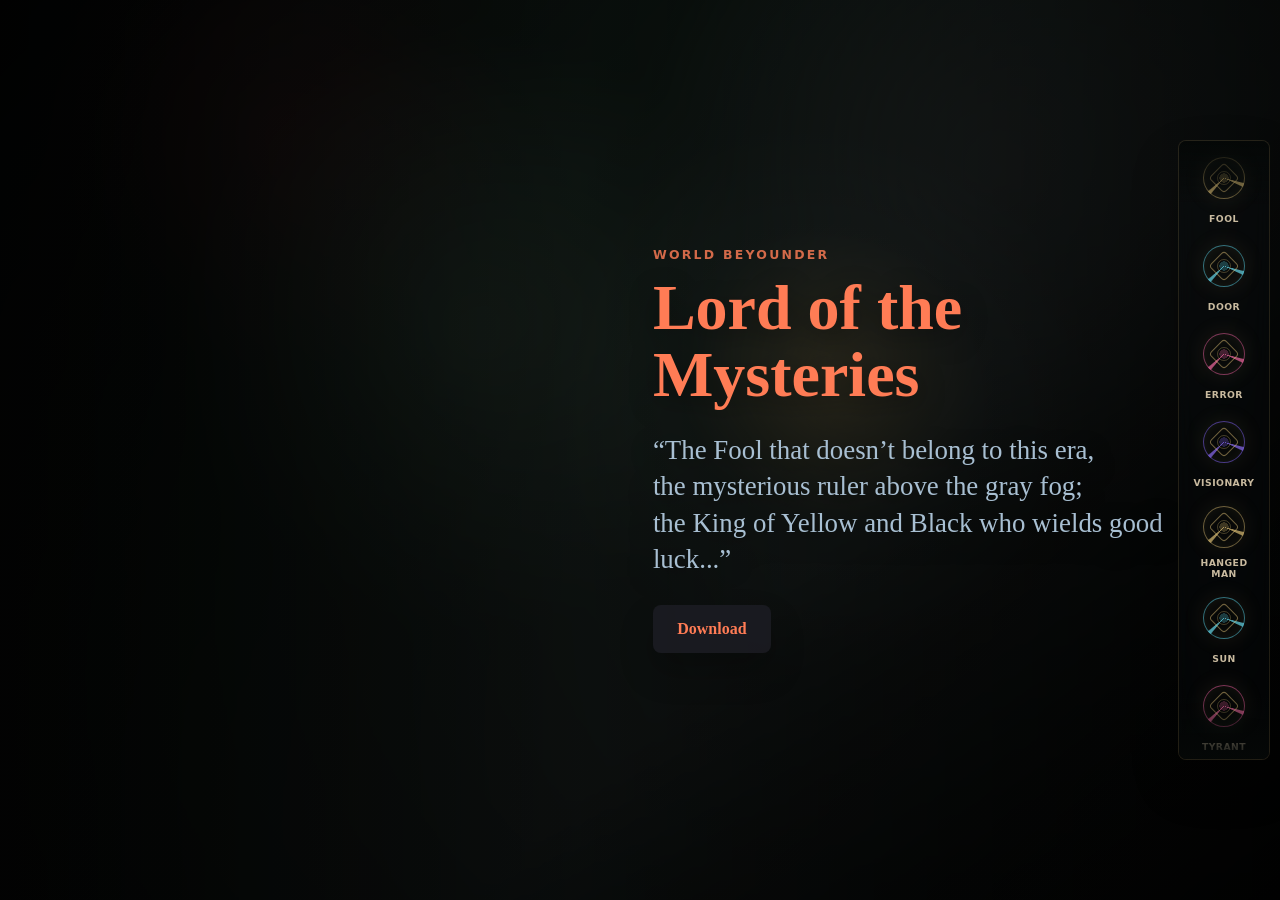
==== index.html @ 71197aa2 "Initial static ebook site" ====
<!doctype html>
<html lang="id">
  <head>
    <meta charset="UTF-8" />
    <meta name="viewport" content="width=device-width, initial-scale=1.0" />
    <title>World Beyounder</title>
    <link rel="stylesheet" href="styles.css" />
  </head>
  <body class="home-body">
    <main class="hero" aria-label="World Beyounder">
      <section class="card-showcase" aria-label="Showcase 22 kartu Beyounder">
        <div class="card-slider">
          <article class="beyonder-card card-01">
            <img src="assets/tc/0%20Fool.png" alt="Fool pathway card" />
          </article>
          <article class="beyonder-card card-02">
            <img src="assets/tc/1%20Door.png" alt="Door pathway card" />
          </article>
          <article class="beyonder-card card-03">
            <img src="assets/tc/2%20Error.png" alt="Error pathway card" />
          </article>
          <article class="beyonder-card card-04">
            <img src="assets/tc/3%20Mother.png" alt="Mother pathway card" />
          </article>
          <article class="beyonder-card card-05">
            <img src="assets/tc/4%20Black%20Emperor.png" alt="Black Emperor pathway card" />
          </article>
          <article class="beyonder-card card-06">
            <img src="assets/tc/5%20Visionary.png" alt="Visionary pathway card" />
          </article>
          <article class="beyonder-card card-07">
            <img src="assets/tc/6%20Demoness.png" alt="Demoness pathway card" />
          </article>
          <article class="beyonder-card card-08">
            <img src="assets/tc/7%20Red%20Priest.png" alt="Red Priest pathway card" />
          </article>
          <article class="beyonder-card card-09">
            <img src="assets/tc/8%20Twilight%20Giant.png" alt="Twilight Giant pathway card" />
          </article>
          <article class="beyonder-card card-10">
            <img src="assets/tc/9%20Hermit.png" alt="Hermit pathway card" />
          </article>
          <article class="beyonder-card card-11">
            <img src="assets/tc/10%20Wheel%20Of%20Fortune.png" alt="Wheel of Fortune pathway card" />
          </article>
          <article class="beyonder-card card-12">
            <img src="assets/tc/11%20Justiciar.png" alt="Justiciar pathway card" />
          </article>
          <article class="beyonder-card card-13">
            <img src="assets/tc/12%20Hanged%20Man.png" alt="Hanged Man pathway card" />
          </article>
          <article class="beyonder-card card-14">
            <img src="assets/tc/13%20Death.png" alt="Death pathway card" />
          </article>
          <article class="beyonder-card card-15">
            <img src="assets/tc/14%20Chained.png" alt="Chained pathway card" />
          </article>
          <article class="beyonder-card card-16">
            <img src="assets/tc/15%20Abyss.png" alt="Abyss pathway card" />
          </article>
          <article class="beyonder-card card-17">
            <img src="assets/tc/16%20Tyrant.png" alt="Tyrant pathway card" />
          </article>
          <article class="beyonder-card card-18">
            <img src="assets/tc/17%20Darkness.png" alt="Darkness pathway card" />
          </article>
          <article class="beyonder-card card-19">
            <img src="assets/tc/18%20Moon.png" alt="Moon pathway card" />
          </article>
          <article class="beyonder-card card-20">
            <img src="assets/tc/19%20Sun.png" alt="Sun pathway card" />
          </article>
          <article class="beyonder-card card-21">
            <img src="assets/tc/20%20White%20Tower.png" alt="White Tower pathway card" />
          </article>
          <article class="beyonder-card card-22">
            <img src="assets/tc/21%20Paragon.png" alt="Paragon pathway card" />
          </article>
        </div>
      </section>

      <section class="hero-copy">
        <p class="eyebrow">World Beyounder</p>
        <h1>Lord of the Mysteries</h1>
        <p class="quote">
          “The Fool that doesn’t belong to this era,<br />
          the mysterious ruler above the gray fog;<br />
          the King of Yellow and Black who wields good luck...”
        </p>
        <div class="hero-actions">
          <a class="primary-action" href="download.html">
            Download
          </a>
        </div>
      </section>

      <aside class="pathway-rail" aria-label="22 Pathways Lord of the Mysteries">
        <div class="pathway-track">
          <span class="pathway-symbol"><i></i><b>Fool</b></span>
          <span class="pathway-symbol"><i></i><b>Door</b></span>
          <span class="pathway-symbol"><i></i><b>Error</b></span>
          <span class="pathway-symbol"><i></i><b>Visionary</b></span>
          <span class="pathway-symbol"><i></i><b>Hanged Man</b></span>
          <span class="pathway-symbol"><i></i><b>Sun</b></span>
          <span class="pathway-symbol"><i></i><b>Tyrant</b></span>
          <span class="pathway-symbol"><i></i><b>White Tower</b></span>
          <span class="pathway-symbol"><i></i><b>Red Priest</b></span>
          <span class="pathway-symbol"><i></i><b>Demoness</b></span>
          <span class="pathway-symbol"><i></i><b>Twilight Giant</b></span>
          <span class="pathway-symbol"><i></i><b>Darkness</b></span>
          <span class="pathway-symbol"><i></i><b>Death</b></span>
          <span class="pathway-symbol"><i></i><b>Hermit</b></span>
          <span class="pathway-symbol"><i></i><b>Paragon</b></span>
          <span class="pathway-symbol"><i></i><b>Mother</b></span>
          <span class="pathway-symbol"><i></i><b>Moon</b></span>
          <span class="pathway-symbol"><i></i><b>Abyss</b></span>
          <span class="pathway-symbol"><i></i><b>Chained</b></span>
          <span class="pathway-symbol"><i></i><b>Black Emperor</b></span>
          <span class="pathway-symbol"><i></i><b>Justiciar</b></span>
          <span class="pathway-symbol"><i></i><b>Wheel of Fortune</b></span>
          <span class="pathway-symbol"><i></i><b>Fool</b></span>
          <span class="pathway-symbol"><i></i><b>Door</b></span>
          <span class="pathway-symbol"><i></i><b>Error</b></span>
          <span class="pathway-symbol"><i></i><b>Visionary</b></span>
          <span class="pathway-symbol"><i></i><b>Hanged Man</b></span>
          <span class="pathway-symbol"><i></i><b>Sun</b></span>
          <span class="pathway-symbol"><i></i><b>Tyrant</b></span>
          <span class="pathway-symbol"><i></i><b>White Tower</b></span>
          <span class="pathway-symbol"><i></i><b>Red Priest</b></span>
          <span class="pathway-symbol"><i></i><b>Demoness</b></span>
          <span class="pathway-symbol"><i></i><b>Twilight Giant</b></span>
          <span class="pathway-symbol"><i></i><b>Darkness</b></span>
          <span class="pathway-symbol"><i></i><b>Death</b></span>
          <span class="pathway-symbol"><i></i><b>Hermit</b></span>
          <span class="pathway-symbol"><i></i><b>Paragon</b></span>
          <span class="pathway-symbol"><i></i><b>Mother</b></span>
          <span class="pathway-symbol"><i></i><b>Moon</b></span>
          <span class="pathway-symbol"><i></i><b>Abyss</b></span>
          <span class="pathway-symbol"><i></i><b>Chained</b></span>
          <span class="pathway-symbol"><i></i><b>Black Emperor</b></span>
          <span class="pathway-symbol"><i></i><b>Justiciar</b></span>
          <span class="pathway-symbol"><i></i><b>Wheel of Fortune</b></span>
        </div>
      </aside>
    </main>
  </body>
</html>
---- styles.css ----
:root {
  color-scheme: dark;
  --bg: #050807;
  --ink: #f5e3c2;
  --muted: #a8bfd2;
  --orange: #ff7c55;
  --pink: #ff6cab;
  --panel: rgba(28, 28, 36, 0.86);
  --gold: #d7ba72;
}

* {
  box-sizing: border-box;
}

html,
body {
  min-height: 100%;
}

body {
  margin: 0;
  overflow-x: hidden;
  background: var(--bg);
  color: var(--ink);
  font-family:
    Inter, ui-sans-serif, system-ui, -apple-system, BlinkMacSystemFont, "Segoe UI",
    sans-serif;
}

body.home-body {
  overflow: hidden;
}

body::before {
  position: fixed;
  inset: -24px;
  z-index: -2;
  content: "";
  background:
    linear-gradient(rgba(0, 0, 0, 0.18), rgba(0, 0, 0, 0.66)),
    radial-gradient(circle at 64% 43%, rgba(204, 168, 84, 0.38), transparent 9rem),
    radial-gradient(circle at 38% 38%, rgba(70, 95, 80, 0.4), transparent 18rem),
    radial-gradient(circle at 75% 22%, rgba(78, 87, 89, 0.5), transparent 21rem),
    radial-gradient(circle at 24% 18%, rgba(94, 32, 38, 0.32), transparent 14rem),
    linear-gradient(135deg, #020303 0%, #12201a 38%, #263230 62%, #050604 100%);
  filter: blur(10px) saturate(0.85);
  transform: scale(1.04);
}

body::after {
  position: fixed;
  inset: 0;
  z-index: -1;
  pointer-events: none;
  content: "";
  background:
    radial-gradient(circle at 64% 44%, transparent 0 9rem, rgba(0, 0, 0, 0.18) 17rem),
    linear-gradient(90deg, rgba(0, 0, 0, 0.78), rgba(0, 0, 0, 0.18) 45%, rgba(0, 0, 0, 0.72));
}

a {
  color: inherit;
  text-decoration: none;
}

.hero {
  position: relative;
  display: grid;
  grid-template-columns: minmax(360px, 0.92fr) minmax(420px, 1fr);
  align-items: center;
  gap: 72px;
  width: min(1180px, calc(100% - 88px));
  min-height: 100vh;
  margin: 0 auto;
  padding: 48px 0;
}

.card-showcase {
  display: grid;
  min-height: 620px;
  place-items: center;
  transform: translateX(-56px);
}

.card-slider {
  position: relative;
  width: min(320px, 64vw);
  aspect-ratio: 0.62;
  filter: drop-shadow(0 30px 42px rgba(0, 0, 0, 0.5));
  transform-origin: center;
  transition:
    filter 180ms ease,
    transform 180ms ease;
}

.beyonder-card {
  position: absolute;
  inset: 0;
  overflow: hidden;
  border: 1px solid rgba(247, 226, 178, 0.36);
  border-radius: 10px;
  opacity: 0;
  transform: translateX(70px) scale(0.94) rotateY(-18deg);
  animation: cardCycle 66s infinite ease-in-out;
  background: #17120e;
}

.card-slider:hover {
  filter: drop-shadow(0 38px 54px rgba(0, 0, 0, 0.62)) saturate(1.08) brightness(1.04);
  transform: scale(1.07) rotateY(-5deg) rotateZ(1deg);
}

.card-slider:hover .beyonder-card {
  animation-play-state: paused;
}

.beyonder-card img {
  display: block;
  width: 100%;
  height: 100%;
  object-fit: cover;
}

.card-01 { animation-delay: 0s; }
.card-02 { animation-delay: -63s; }
.card-03 { animation-delay: -60s; }
.card-04 { animation-delay: -57s; }
.card-05 { animation-delay: -54s; }
.card-06 { animation-delay: -51s; }
.card-07 { animation-delay: -48s; }
.card-08 { animation-delay: -45s; }
.card-09 { animation-delay: -42s; }
.card-10 { animation-delay: -39s; }
.card-11 { animation-delay: -36s; }
.card-12 { animation-delay: -33s; }
.card-13 { animation-delay: -30s; }
.card-14 { animation-delay: -27s; }
.card-15 { animation-delay: -24s; }
.card-16 { animation-delay: -21s; }
.card-17 { animation-delay: -18s; }
.card-18 { animation-delay: -15s; }
.card-19 { animation-delay: -12s; }
.card-20 { animation-delay: -9s; }
.card-21 { animation-delay: -6s; }
.card-22 { animation-delay: -3s; }

@keyframes cardCycle {
  0%,
  3.4% {
    opacity: 0;
    transform: translateX(82px) scale(0.94) rotateY(-22deg);
  }

  4.8%,
  8.2% {
    opacity: 1;
    transform: translateX(0) scale(1) rotateY(0);
  }

  9.6%,
  100% {
    opacity: 0;
    transform: translateX(-82px) scale(0.94) rotateY(18deg);
  }
}

.hero-copy {
  max-width: 560px;
}

.eyebrow {
  margin: 0 0 12px;
  color: rgba(255, 124, 85, 0.82);
  font-size: 0.78rem;
  font-weight: 800;
  letter-spacing: 0.18em;
  text-transform: uppercase;
}

h1 {
  margin: 0;
  color: var(--orange);
  font-family: Georgia, "Times New Roman", serif;
  font-size: clamp(2.5rem, 5vw, 4.2rem);
  line-height: 1.05;
  letter-spacing: 0;
  text-shadow: 0 8px 28px rgba(0, 0, 0, 0.46);
}

.quote {
  margin: 24px 0 28px;
  color: var(--muted);
  font-family: Georgia, "Times New Roman", serif;
  font-size: clamp(1.18rem, 2.1vw, 1.7rem);
  line-height: 1.35;
  text-shadow: 0 8px 24px rgba(0, 0, 0, 0.56);
}

.hero-actions {
  display: flex;
  flex-wrap: wrap;
  gap: 16px;
}

.primary-action,
.secondary-action {
  display: inline-flex;
  align-items: center;
  justify-content: center;
  border: 0;
  border-radius: 8px;
  background: var(--panel);
  box-shadow: 0 18px 34px rgba(0, 0, 0, 0.24);
  font-weight: 800;
  transition:
    transform 160ms ease,
    background 160ms ease,
    color 160ms ease;
}

.primary-action,
.secondary-action {
  min-width: 118px;
  min-height: 48px;
  padding: 0 22px;
  font-family: Georgia, "Times New Roman", serif;
}

.primary-action {
  color: var(--orange);
}

.secondary-action {
  color: var(--pink);
}

.primary-action:hover,
.secondary-action:hover {
  transform: translateY(-2px);
  background: rgba(37, 36, 48, 0.94);
}

.pathway-rail {
  position: fixed;
  right: 10px;
  top: 50%;
  z-index: 2;
  width: 92px;
  height: min(72vh, 620px);
  overflow: hidden;
  border: 1px solid rgba(215, 186, 114, 0.14);
  border-radius: 8px;
  background: rgba(12, 15, 20, 0.24);
  box-shadow: 0 22px 48px rgba(0, 0, 0, 0.24);
  transform: translateY(-50%);
  backdrop-filter: blur(10px);
}

.pathway-rail::before,
.pathway-rail::after {
  position: absolute;
  left: 0;
  right: 0;
  z-index: 2;
  height: 64px;
  pointer-events: none;
  content: "";
}

.pathway-rail::before {
  top: 0;
  background: linear-gradient(to bottom, rgba(5, 8, 7, 0.94), transparent);
}

.pathway-rail::after {
  bottom: 0;
  background: linear-gradient(to top, rgba(5, 8, 7, 0.94), transparent);
}

.pathway-track {
  display: grid;
  gap: 12px;
  padding: 12px 10px;
  animation: pathwayScroll 44s linear infinite;
}

.pathway-symbol {
  display: grid;
  gap: 7px;
  place-items: center;
  min-height: 76px;
  color: rgba(245, 227, 194, 0.82);
}

.pathway-symbol i {
  position: relative;
  display: block;
  width: 42px;
  height: 42px;
  border: 1px solid rgba(215, 186, 114, 0.5);
  border-radius: 50%;
  background:
    radial-gradient(circle, rgba(215, 186, 114, 0.28) 0 16%, transparent 17%),
    conic-gradient(from 45deg, transparent 0 16%, rgba(215, 186, 114, 0.72) 17% 19%, transparent 20% 48%, rgba(215, 186, 114, 0.72) 49% 51%, transparent 52%);
  box-shadow:
    inset 0 0 18px rgba(215, 186, 114, 0.09),
    0 0 22px rgba(215, 186, 114, 0.1);
}

.pathway-symbol i::before,
.pathway-symbol i::after {
  position: absolute;
  inset: 9px;
  border: 1px solid rgba(215, 186, 114, 0.5);
  content: "";
}

.pathway-symbol i::before {
  border-radius: 4px;
  transform: rotate(45deg);
}

.pathway-symbol i::after {
  border-radius: 50%;
  transform: scale(0.62);
}

.pathway-symbol b {
  max-width: 74px;
  font-size: 0.58rem;
  font-weight: 800;
  letter-spacing: 0.05em;
  line-height: 1.15;
  text-align: center;
  text-transform: uppercase;
}

.pathway-symbol:nth-child(4n + 2) i {
  border-color: rgba(98, 217, 238, 0.5);
  background:
    radial-gradient(circle, rgba(98, 217, 238, 0.26) 0 16%, transparent 17%),
    conic-gradient(from 45deg, transparent 0 16%, rgba(98, 217, 238, 0.7) 17% 19%, transparent 20% 48%, rgba(98, 217, 238, 0.7) 49% 51%, transparent 52%);
}

.pathway-symbol:nth-child(4n + 3) i {
  border-color: rgba(255, 108, 171, 0.48);
  background:
    radial-gradient(circle, rgba(255, 108, 171, 0.25) 0 16%, transparent 17%),
    conic-gradient(from 45deg, transparent 0 16%, rgba(255, 108, 171, 0.66) 17% 19%, transparent 20% 48%, rgba(255, 108, 171, 0.66) 49% 51%, transparent 52%);
}

.pathway-symbol:nth-child(4n + 4) i {
  border-color: rgba(140, 108, 255, 0.5);
  background:
    radial-gradient(circle, rgba(140, 108, 255, 0.25) 0 16%, transparent 17%),
    conic-gradient(from 45deg, transparent 0 16%, rgba(140, 108, 255, 0.68) 17% 19%, transparent 20% 48%, rgba(140, 108, 255, 0.68) 49% 51%, transparent 52%);
}

.choice-page {
  min-height: 100vh;
  padding: 42px;
}

.back-link {
  position: fixed;
  left: 28px;
  top: 24px;
  z-index: 3;
  display: inline-flex;
  align-items: center;
  justify-content: center;
  min-height: 42px;
  padding: 0 16px;
  border-radius: 8px;
  background: var(--panel);
  color: var(--orange);
  font-family: Georgia, "Times New Roman", serif;
  font-weight: 800;
  box-shadow: 0 18px 34px rgba(0, 0, 0, 0.24);
}

.choice-shell {
  display: grid;
  align-content: center;
  width: min(980px, 100%);
  min-height: calc(100vh - 84px);
  margin: 0 auto;
}

.choice-shell h1 {
  max-width: 760px;
}

.choice-copy {
  max-width: 620px;
  margin: 22px 0 30px;
  color: var(--muted);
  font-family: Georgia, "Times New Roman", serif;
  font-size: clamp(1.12rem, 2vw, 1.45rem);
  line-height: 1.5;
}

.choice-grid {
  display: grid;
  grid-template-columns: repeat(2, minmax(0, 1fr));
  gap: 20px;
}

.choice-card {
  display: flex;
  flex-direction: column;
  min-height: 300px;
  padding: 28px;
  border: 1px solid rgba(245, 227, 194, 0.14);
  border-radius: 10px;
  background: rgba(22, 24, 32, 0.68);
  box-shadow: 0 24px 58px rgba(0, 0, 0, 0.25);
  backdrop-filter: blur(16px);
}

.choice-kicker {
  color: var(--orange);
  font-size: 0.72rem;
  font-weight: 800;
  letter-spacing: 0.16em;
  text-transform: uppercase;
}

.choice-card h2 {
  margin: 14px 0 0;
  color: var(--ink);
  font-family: Georgia, "Times New Roman", serif;
  font-size: clamp(1.7rem, 3vw, 2.45rem);
  line-height: 1.05;
}

.choice-card p {
  margin: 16px 0 0;
  color: var(--muted);
  line-height: 1.65;
}

.choice-actions {
  display: flex;
  flex-wrap: wrap;
  gap: 12px;
  margin-top: auto;
  padding-top: 28px;
}

.choice-actions a {
  display: inline-flex;
  align-items: center;
  justify-content: center;
  min-height: 44px;
  min-width: 118px;
  padding: 0 16px;
  border-radius: 8px;
  background: var(--panel);
  color: var(--pink);
  font-family: Georgia, "Times New Roman", serif;
  font-weight: 800;
}

.choice-actions a:first-child {
  color: var(--orange);
}

.download-summary {
  display: flex;
  flex-wrap: wrap;
  gap: 10px;
  margin-bottom: 22px;
}

.download-summary span {
  display: inline-flex;
  align-items: center;
  min-height: 42px;
  padding: 0 14px;
  border: 1px solid rgba(245, 227, 194, 0.12);
  border-radius: 8px;
  background: rgba(22, 24, 32, 0.58);
  color: var(--muted);
}

.download-summary strong {
  margin-right: 6px;
  color: var(--orange);
}

.download-list {
  display: grid;
  gap: 18px;
}

.download-card {
  display: grid;
  grid-template-columns: 220px minmax(0, 1fr);
  overflow: hidden;
  border: 1px solid rgba(245, 227, 194, 0.14);
  border-radius: 10px;
  background: rgba(22, 24, 32, 0.68);
  box-shadow: 0 24px 58px rgba(0, 0, 0, 0.25);
  backdrop-filter: blur(16px);
}

.download-cover {
  position: relative;
  display: grid;
  min-height: 320px;
  overflow: hidden;
  place-items: center;
  background: #11151d;
}

.download-cover::after {
  position: absolute;
  inset: 0;
  content: "";
  background: linear-gradient(180deg, transparent 52%, rgba(0, 0, 0, 0.28));
  pointer-events: none;
}

.download-cover img {
  display: block;
  width: auto;
  max-width: 100%;
  height: auto;
  max-height: 100%;
  object-fit: contain;
  box-shadow: 0 18px 40px rgba(0, 0, 0, 0.28);
}

.cover-lotm img {
  aspect-ratio: 3 / 4;
}

.cover-coi img {
  aspect-ratio: 16 / 25;
}

.download-content {
  padding: 26px;
}

.download-content h2 {
  margin: 12px 0 0;
  color: var(--ink);
  font-family: Georgia, "Times New Roman", serif;
  font-size: clamp(1.8rem, 3vw, 2.5rem);
  line-height: 1.05;
}

.download-content p {
  margin: 14px 0 0;
  color: var(--muted);
  line-height: 1.6;
}

.synopsis-list {
  display: grid;
  gap: 12px;
  margin-top: 18px;
}

.synopsis-list div {
  padding: 14px;
  border: 1px solid rgba(245, 227, 194, 0.1);
  border-radius: 8px;
  background: rgba(11, 13, 18, 0.26);
}

.synopsis-list h3 {
  margin: 0;
  color: var(--orange);
  font-size: 0.75rem;
  font-weight: 900;
  letter-spacing: 0.12em;
  text-transform: uppercase;
}

.synopsis-list p {
  margin-top: 8px;
  font-size: 0.94rem;
  line-height: 1.62;
}

.file-options {
  display: grid;
  gap: 10px;
  margin-top: 24px;
}

.file-option {
  display: flex;
  align-items: center;
  justify-content: space-between;
  gap: 18px;
  min-height: 68px;
  padding: 12px 14px;
  border: 1px solid rgba(245, 227, 194, 0.12);
  border-radius: 8px;
  background: rgba(11, 13, 18, 0.42);
  transition:
    transform 160ms ease,
    border-color 160ms ease,
    background 160ms ease;
}

.file-option:hover {
  border-color: rgba(255, 124, 85, 0.38);
  background: rgba(37, 36, 48, 0.78);
  transform: translateY(-1px);
}

.file-option span {
  display: grid;
  gap: 4px;
}

.file-option strong {
  color: var(--ink);
}

.file-option small {
  color: var(--muted);
}

.file-option b {
  color: var(--orange);
  font-family: Georgia, "Times New Roman", serif;
}

@keyframes pathwayScroll {
  from {
    transform: translateY(-50%);
  }

  to {
    transform: translateY(0);
  }
}

@media (max-width: 980px) {
  body {
    overflow: auto;
  }

  .hero {
    grid-template-columns: 1fr;
    gap: 22px;
    width: min(100% - 32px, 720px);
    padding: 34px 0 92px;
    text-align: center;
  }

  .card-showcase {
    min-height: 520px;
    transform: none;
  }

  .hero-copy {
    justify-self: center;
  }

  .hero-actions {
    justify-content: center;
  }

  .pathway-rail {
    right: 50%;
    top: auto;
    bottom: 14px;
    width: min(92vw, 620px);
    height: 72px;
    transform: translateX(50%);
  }

  .pathway-rail::before,
  .pathway-rail::after {
    top: 0;
    bottom: 0;
    width: 72px;
    height: auto;
  }

  .pathway-rail::before {
    right: auto;
    background: linear-gradient(to right, rgba(5, 8, 7, 0.94), transparent);
  }

  .pathway-rail::after {
    left: auto;
    background: linear-gradient(to left, rgba(5, 8, 7, 0.94), transparent);
  }

  .pathway-track {
    display: flex;
    width: max-content;
    padding: 8px 10px;
    animation: pathwayScrollMobile 46s linear infinite;
  }

  .pathway-symbol {
    min-width: 76px;
    min-height: 54px;
    gap: 4px;
  }

  .pathway-symbol i {
    width: 30px;
    height: 30px;
  }

  .pathway-symbol i::before,
  .pathway-symbol i::after {
    inset: 7px;
  }

  .pathway-symbol b {
    font-size: 0.5rem;
  }

  .choice-page {
    padding: 82px 20px 32px;
  }

  .choice-shell {
    min-height: auto;
  }

  .choice-grid {
    grid-template-columns: 1fr;
  }

  .download-card {
    grid-template-columns: 1fr;
  }

  .download-cover {
    min-height: 360px;
    padding: 18px;
  }
}

@keyframes pathwayScrollMobile {
  from {
    transform: translateX(0);
  }

  to {
    transform: translateX(-50%);
  }
}

@media (max-width: 560px) {
  .hero {
    width: min(100% - 22px, 720px);
    padding-top: 28px;
  }

  .card-showcase {
    min-height: 430px;
  }

  .card-slider {
    width: min(250px, 78vw);
  }

  .quote br {
    display: none;
  }

  .primary-action,
  .secondary-action {
    flex: 1 1 130px;
  }

  .pathway-rail {
    height: 66px;
  }

  .choice-card {
    padding: 22px;
  }

  .choice-actions a {
    flex: 1 1 130px;
  }
}
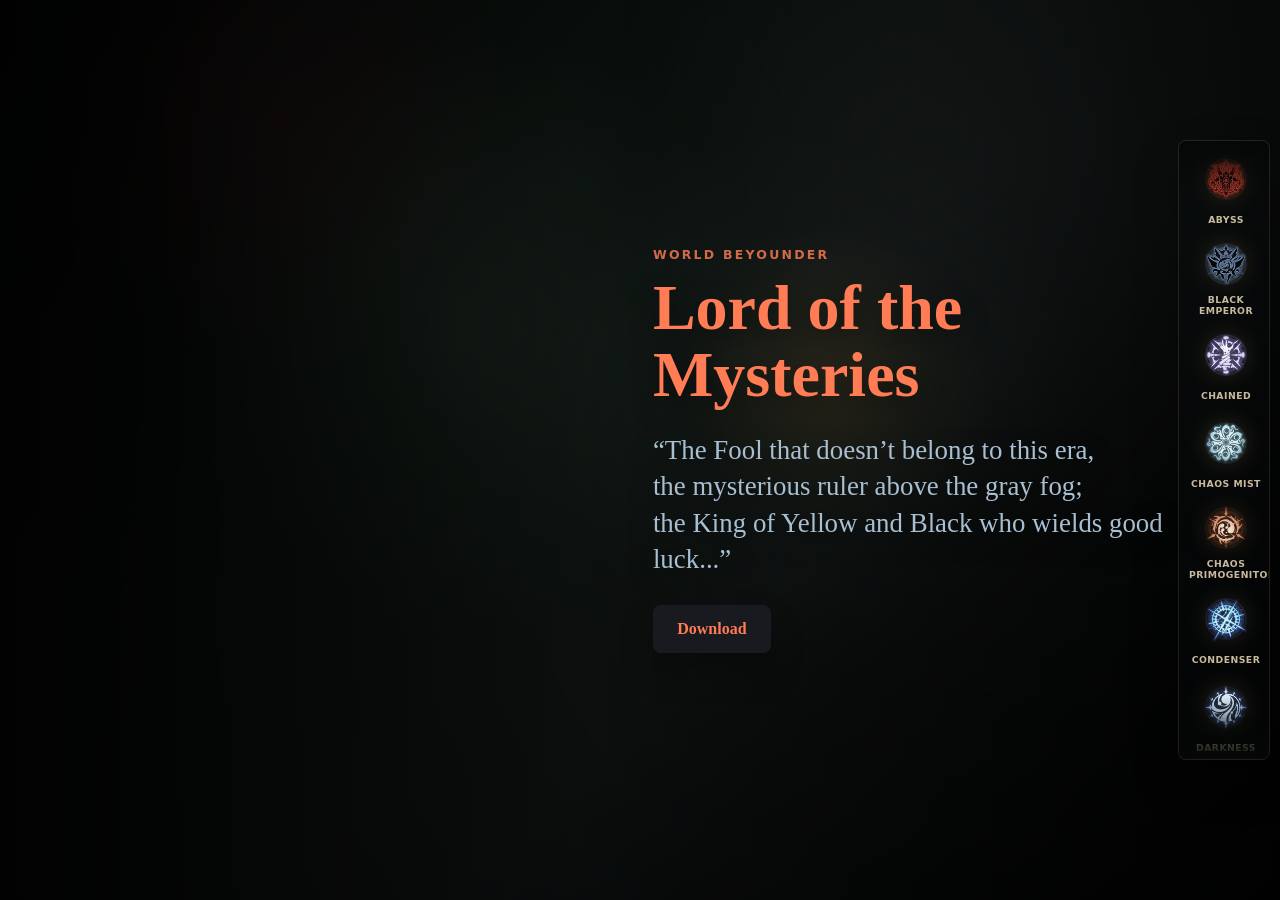
==== commit b9cf4590: "Optimize assets and add custom domain" ====
--- a/index.html
+++ b/index.html
@@ -11,70 +11,70 @@
       <section class="card-showcase" aria-label="Showcase 22 kartu Beyounder">
         <div class="card-slider">
           <article class="beyonder-card card-01">
-            <img src="assets/tc/0%20Fool.png" alt="Fool pathway card" />
+            <img src="assets/tarot_cards/0 Fool.webp" alt="Fool pathway card" decoding="async" fetchpriority="high" />
           </article>
           <article class="beyonder-card card-02">
-            <img src="assets/tc/1%20Door.png" alt="Door pathway card" />
+            <img src="assets/tarot_cards/1 Door.webp" alt="Door pathway card" decoding="async" fetchpriority="high" />
           </article>
           <article class="beyonder-card card-03">
-            <img src="assets/tc/2%20Error.png" alt="Error pathway card" />
+            <img src="assets/tarot_cards/2 Error.webp" alt="Error pathway card" decoding="async" fetchpriority="high" />
           </article>
           <article class="beyonder-card card-04">
-            <img src="assets/tc/3%20Mother.png" alt="Mother pathway card" />
+            <img src="assets/tarot_cards/3 Mother.webp" alt="Mother pathway card" decoding="async" fetchpriority="high" />
           </article>
           <article class="beyonder-card card-05">
-            <img src="assets/tc/4%20Black%20Emperor.png" alt="Black Emperor pathway card" />
+            <img src="assets/tarot_cards/4 Black Emperor.webp" alt="Black Emperor pathway card" loading="lazy" decoding="async" />
           </article>
           <article class="beyonder-card card-06">
-            <img src="assets/tc/5%20Visionary.png" alt="Visionary pathway card" />
+            <img src="assets/tarot_cards/5 Visionary.webp" alt="Visionary pathway card" loading="lazy" decoding="async" />
           </article>
           <article class="beyonder-card card-07">
-            <img src="assets/tc/6%20Demoness.png" alt="Demoness pathway card" />
+            <img src="assets/tarot_cards/6 Demoness.webp" alt="Demoness pathway card" loading="lazy" decoding="async" />
           </article>
           <article class="beyonder-card card-08">
-            <img src="assets/tc/7%20Red%20Priest.png" alt="Red Priest pathway card" />
+            <img src="assets/tarot_cards/7 Red Priest.webp" alt="Red Priest pathway card" loading="lazy" decoding="async" />
           </article>
           <article class="beyonder-card card-09">
-            <img src="assets/tc/8%20Twilight%20Giant.png" alt="Twilight Giant pathway card" />
+            <img src="assets/tarot_cards/8 Twilight Giant.webp" alt="Twilight Giant pathway card" loading="lazy" decoding="async" />
           </article>
           <article class="beyonder-card card-10">
-            <img src="assets/tc/9%20Hermit.png" alt="Hermit pathway card" />
+            <img src="assets/tarot_cards/9 Hermit.webp" alt="Hermit pathway card" loading="lazy" decoding="async" />
           </article>
           <article class="beyonder-card card-11">
-            <img src="assets/tc/10%20Wheel%20Of%20Fortune.png" alt="Wheel of Fortune pathway card" />
+            <img src="assets/tarot_cards/10 Wheel Of Fortune.webp" alt="Wheel of Fortune pathway card" loading="lazy" decoding="async" />
           </article>
           <article class="beyonder-card card-12">
-            <img src="assets/tc/11%20Justiciar.png" alt="Justiciar pathway card" />
+            <img src="assets/tarot_cards/11 Justiciar.webp" alt="Justiciar pathway card" loading="lazy" decoding="async" />
           </article>
           <article class="beyonder-card card-13">
-            <img src="assets/tc/12%20Hanged%20Man.png" alt="Hanged Man pathway card" />
+            <img src="assets/tarot_cards/12 Hanged Man.webp" alt="Hanged Man pathway card" loading="lazy" decoding="async" />
           </article>
           <article class="beyonder-card card-14">
-            <img src="assets/tc/13%20Death.png" alt="Death pathway card" />
+            <img src="assets/tarot_cards/13 Death.webp" alt="Death pathway card" loading="lazy" decoding="async" />
           </article>
           <article class="beyonder-card card-15">
-            <img src="assets/tc/14%20Chained.png" alt="Chained pathway card" />
+            <img src="assets/tarot_cards/14 Chained.webp" alt="Chained pathway card" loading="lazy" decoding="async" />
           </article>
           <article class="beyonder-card card-16">
-            <img src="assets/tc/15%20Abyss.png" alt="Abyss pathway card" />
+            <img src="assets/tarot_cards/15 Abyss.webp" alt="Abyss pathway card" loading="lazy" decoding="async" />
           </article>
           <article class="beyonder-card card-17">
-            <img src="assets/tc/16%20Tyrant.png" alt="Tyrant pathway card" />
+            <img src="assets/tarot_cards/16 Tyrant.webp" alt="Tyrant pathway card" loading="lazy" decoding="async" />
           </article>
           <article class="beyonder-card card-18">
-            <img src="assets/tc/17%20Darkness.png" alt="Darkness pathway card" />
+            <img src="assets/tarot_cards/17 Darkness.webp" alt="Darkness pathway card" loading="lazy" decoding="async" />
           </article>
           <article class="beyonder-card card-19">
-            <img src="assets/tc/18%20Moon.png" alt="Moon pathway card" />
+            <img src="assets/tarot_cards/18 Moon.webp" alt="Moon pathway card" loading="lazy" decoding="async" />
           </article>
           <article class="beyonder-card card-20">
-            <img src="assets/tc/19%20Sun.png" alt="Sun pathway card" />
+            <img src="assets/tarot_cards/19 Sun.webp" alt="Sun pathway card" loading="lazy" decoding="async" />
           </article>
           <article class="beyonder-card card-21">
-            <img src="assets/tc/20%20White%20Tower.png" alt="White Tower pathway card" />
+            <img src="assets/tarot_cards/20 White Tower.webp" alt="White Tower pathway card" loading="lazy" decoding="async" />
           </article>
           <article class="beyonder-card card-22">
-            <img src="assets/tc/21%20Paragon.png" alt="Paragon pathway card" />
+            <img src="assets/tarot_cards/21 Paragon.webp" alt="Paragon pathway card" loading="lazy" decoding="async" />
           </article>
         </div>
       </section>
@@ -94,52 +94,72 @@
         </div>
       </section>
 
-      <aside class="pathway-rail" aria-label="22 Pathways Lord of the Mysteries">
+      <aside class="pathway-rail" aria-label="Pathway symbols Lord of the Mysteries">
         <div class="pathway-track">
-          <span class="pathway-symbol"><i></i><b>Fool</b></span>
-          <span class="pathway-symbol"><i></i><b>Door</b></span>
-          <span class="pathway-symbol"><i></i><b>Error</b></span>
-          <span class="pathway-symbol"><i></i><b>Visionary</b></span>
-          <span class="pathway-symbol"><i></i><b>Hanged Man</b></span>
-          <span class="pathway-symbol"><i></i><b>Sun</b></span>
-          <span class="pathway-symbol"><i></i><b>Tyrant</b></span>
-          <span class="pathway-symbol"><i></i><b>White Tower</b></span>
-          <span class="pathway-symbol"><i></i><b>Red Priest</b></span>
-          <span class="pathway-symbol"><i></i><b>Demoness</b></span>
-          <span class="pathway-symbol"><i></i><b>Twilight Giant</b></span>
-          <span class="pathway-symbol"><i></i><b>Darkness</b></span>
-          <span class="pathway-symbol"><i></i><b>Death</b></span>
-          <span class="pathway-symbol"><i></i><b>Hermit</b></span>
-          <span class="pathway-symbol"><i></i><b>Paragon</b></span>
-          <span class="pathway-symbol"><i></i><b>Mother</b></span>
-          <span class="pathway-symbol"><i></i><b>Moon</b></span>
-          <span class="pathway-symbol"><i></i><b>Abyss</b></span>
-          <span class="pathway-symbol"><i></i><b>Chained</b></span>
-          <span class="pathway-symbol"><i></i><b>Black Emperor</b></span>
-          <span class="pathway-symbol"><i></i><b>Justiciar</b></span>
-          <span class="pathway-symbol"><i></i><b>Wheel of Fortune</b></span>
-          <span class="pathway-symbol"><i></i><b>Fool</b></span>
-          <span class="pathway-symbol"><i></i><b>Door</b></span>
-          <span class="pathway-symbol"><i></i><b>Error</b></span>
-          <span class="pathway-symbol"><i></i><b>Visionary</b></span>
-          <span class="pathway-symbol"><i></i><b>Hanged Man</b></span>
-          <span class="pathway-symbol"><i></i><b>Sun</b></span>
-          <span class="pathway-symbol"><i></i><b>Tyrant</b></span>
-          <span class="pathway-symbol"><i></i><b>White Tower</b></span>
-          <span class="pathway-symbol"><i></i><b>Red Priest</b></span>
-          <span class="pathway-symbol"><i></i><b>Demoness</b></span>
-          <span class="pathway-symbol"><i></i><b>Twilight Giant</b></span>
-          <span class="pathway-symbol"><i></i><b>Darkness</b></span>
-          <span class="pathway-symbol"><i></i><b>Death</b></span>
-          <span class="pathway-symbol"><i></i><b>Hermit</b></span>
-          <span class="pathway-symbol"><i></i><b>Paragon</b></span>
-          <span class="pathway-symbol"><i></i><b>Mother</b></span>
-          <span class="pathway-symbol"><i></i><b>Moon</b></span>
-          <span class="pathway-symbol"><i></i><b>Abyss</b></span>
-          <span class="pathway-symbol"><i></i><b>Chained</b></span>
-          <span class="pathway-symbol"><i></i><b>Black Emperor</b></span>
-          <span class="pathway-symbol"><i></i><b>Justiciar</b></span>
-          <span class="pathway-symbol"><i></i><b>Wheel of Fortune</b></span>
+          <span class="pathway-symbol"><img src="assets/symbols/Abyss_Symbol2.webp" alt="Abyss symbol" /><b>Abyss</b></span>
+          <span class="pathway-symbol"><img src="assets/symbols/Black_Emperor_Symbol2.webp" alt="Black Emperor symbol" /><b>Black Emperor</b></span>
+          <span class="pathway-symbol"><img src="assets/symbols/Chained_Symbol2.webp" alt="Chained symbol" /><b>Chained</b></span>
+          <span class="pathway-symbol"><img src="assets/symbols/Chaos_Mist_Symbol2.webp" alt="Chaos Mist symbol" /><b>Chaos Mist</b></span>
+          <span class="pathway-symbol"><img src="assets/symbols/Chaos_Primogenitor_Symbol2.webp" alt="Chaos Primogenitor symbol" /><b>Chaos Primogenitor</b></span>
+          <span class="pathway-symbol"><img src="assets/symbols/Condenser_Symbol2.webp" alt="Condenser symbol" /><b>Condenser</b></span>
+          <span class="pathway-symbol"><img src="assets/symbols/Darkness_Symbol2.webp" alt="Darkness symbol" /><b>Darkness</b></span>
+          <span class="pathway-symbol"><img src="assets/symbols/Death_Symbol2.webp" alt="Death symbol" /><b>Death</b></span>
+          <span class="pathway-symbol"><img src="assets/symbols/Demoness_Symbol2.webp" alt="Demoness symbol" /><b>Demoness</b></span>
+          <span class="pathway-symbol"><img src="assets/symbols/Door_Symbol2.webp" alt="Door symbol" /><b>Door</b></span>
+          <span class="pathway-symbol"><img src="assets/symbols/Error_Symbol2.webp" alt="Error symbol" /><b>Error</b></span>
+          <span class="pathway-symbol"><img src="assets/symbols/Eternal_Aeon_Symbol2.webp" alt="Eternal Aeon symbol" /><b>Eternal Aeon</b></span>
+          <span class="pathway-symbol"><img src="assets/symbols/Eternal_Edict_Symbol2.webp" alt="Eternal Edict symbol" /><b>Eternal Edict</b></span>
+          <span class="pathway-symbol"><img src="assets/symbols/Everlasting_Symbol2.webp" alt="Everlasting symbol" /><b>Everlasting</b></span>
+          <span class="pathway-symbol"><img src="assets/symbols/Fool_Symbol2.webp" alt="Fool symbol" /><b>Fool</b></span>
+          <span class="pathway-symbol"><img src="assets/symbols/Hanged_Man_Symbol2.webp" alt="Hanged Man symbol" /><b>Hanged Man</b></span>
+          <span class="pathway-symbol"><img src="assets/symbols/Hermit_Symbol2.webp" alt="Hermit symbol" /><b>Hermit</b></span>
+          <span class="pathway-symbol"><img src="assets/symbols/Justiciar_Symbol2.webp" alt="Justiciar symbol" /><b>Justiciar</b></span>
+          <span class="pathway-symbol"><img src="assets/symbols/Moon_Symbol2.webp" alt="Moon symbol" /><b>Moon</b></span>
+          <span class="pathway-symbol"><img src="assets/symbols/Mother_Symbol2.webp" alt="Mother symbol" /><b>Mother</b></span>
+          <span class="pathway-symbol"><img src="assets/symbols/Paragon_Symbol2.webp" alt="Paragon symbol" /><b>Paragon</b></span>
+          <span class="pathway-symbol"><img src="assets/symbols/Patriarch_Symbol2.webp" alt="Patriarch symbol" /><b>Patriarch</b></span>
+          <span class="pathway-symbol"><img src="assets/symbols/Red_Priest_Symbol2.webp" alt="Red Priest symbol" /><b>Red Priest</b></span>
+          <span class="pathway-symbol"><img src="assets/symbols/Second_Law_Symbol2.webp" alt="Second Law symbol" /><b>Second Law</b></span>
+          <span class="pathway-symbol"><img src="assets/symbols/Sublunary_Eye_Symbol2.webp" alt="Sublunary Eye symbol" /><b>Sublunary Eye</b></span>
+          <span class="pathway-symbol"><img src="assets/symbols/Sun_Symbol2.webp" alt="Sun symbol" /><b>Sun</b></span>
+          <span class="pathway-symbol"><img src="assets/symbols/Tail-Devourer_Symbol2.webp" alt="Tail Devourer symbol" /><b>Tail Devourer</b></span>
+          <span class="pathway-symbol"><img src="assets/symbols/Twilight_Giant_Symbol2.webp" alt="Twilight Giant symbol" /><b>Twilight Giant</b></span>
+          <span class="pathway-symbol"><img src="assets/symbols/Tyrant_Symbol2.webp" alt="Tyrant symbol" /><b>Tyrant</b></span>
+          <span class="pathway-symbol"><img src="assets/symbols/Visionary_Symbol2.webp" alt="Visionary symbol" /><b>Visionary</b></span>
+          <span class="pathway-symbol"><img src="assets/symbols/Wheel_of_Fortune_Symbol2.webp" alt="Wheel of Fortune symbol" /><b>Wheel of Fortune</b></span>
+          <span class="pathway-symbol"><img src="assets/symbols/White_Tower_Symbol2.webp" alt="White Tower symbol" /><b>White Tower</b></span>
+          <span class="pathway-symbol"><img src="assets/symbols/Abyss_Symbol2.webp" alt="Abyss symbol" /><b>Abyss</b></span>
+          <span class="pathway-symbol"><img src="assets/symbols/Black_Emperor_Symbol2.webp" alt="Black Emperor symbol" /><b>Black Emperor</b></span>
+          <span class="pathway-symbol"><img src="assets/symbols/Chained_Symbol2.webp" alt="Chained symbol" /><b>Chained</b></span>
+          <span class="pathway-symbol"><img src="assets/symbols/Chaos_Mist_Symbol2.webp" alt="Chaos Mist symbol" /><b>Chaos Mist</b></span>
+          <span class="pathway-symbol"><img src="assets/symbols/Chaos_Primogenitor_Symbol2.webp" alt="Chaos Primogenitor symbol" /><b>Chaos Primogenitor</b></span>
+          <span class="pathway-symbol"><img src="assets/symbols/Condenser_Symbol2.webp" alt="Condenser symbol" /><b>Condenser</b></span>
+          <span class="pathway-symbol"><img src="assets/symbols/Darkness_Symbol2.webp" alt="Darkness symbol" /><b>Darkness</b></span>
+          <span class="pathway-symbol"><img src="assets/symbols/Death_Symbol2.webp" alt="Death symbol" /><b>Death</b></span>
+          <span class="pathway-symbol"><img src="assets/symbols/Demoness_Symbol2.webp" alt="Demoness symbol" /><b>Demoness</b></span>
+          <span class="pathway-symbol"><img src="assets/symbols/Door_Symbol2.webp" alt="Door symbol" /><b>Door</b></span>
+          <span class="pathway-symbol"><img src="assets/symbols/Error_Symbol2.webp" alt="Error symbol" /><b>Error</b></span>
+          <span class="pathway-symbol"><img src="assets/symbols/Eternal_Aeon_Symbol2.webp" alt="Eternal Aeon symbol" /><b>Eternal Aeon</b></span>
+          <span class="pathway-symbol"><img src="assets/symbols/Eternal_Edict_Symbol2.webp" alt="Eternal Edict symbol" /><b>Eternal Edict</b></span>
+          <span class="pathway-symbol"><img src="assets/symbols/Everlasting_Symbol2.webp" alt="Everlasting symbol" /><b>Everlasting</b></span>
+          <span class="pathway-symbol"><img src="assets/symbols/Fool_Symbol2.webp" alt="Fool symbol" /><b>Fool</b></span>
+          <span class="pathway-symbol"><img src="assets/symbols/Hanged_Man_Symbol2.webp" alt="Hanged Man symbol" /><b>Hanged Man</b></span>
+          <span class="pathway-symbol"><img src="assets/symbols/Hermit_Symbol2.webp" alt="Hermit symbol" /><b>Hermit</b></span>
+          <span class="pathway-symbol"><img src="assets/symbols/Justiciar_Symbol2.webp" alt="Justiciar symbol" /><b>Justiciar</b></span>
+          <span class="pathway-symbol"><img src="assets/symbols/Moon_Symbol2.webp" alt="Moon symbol" /><b>Moon</b></span>
+          <span class="pathway-symbol"><img src="assets/symbols/Mother_Symbol2.webp" alt="Mother symbol" /><b>Mother</b></span>
+          <span class="pathway-symbol"><img src="assets/symbols/Paragon_Symbol2.webp" alt="Paragon symbol" /><b>Paragon</b></span>
+          <span class="pathway-symbol"><img src="assets/symbols/Patriarch_Symbol2.webp" alt="Patriarch symbol" /><b>Patriarch</b></span>
+          <span class="pathway-symbol"><img src="assets/symbols/Red_Priest_Symbol2.webp" alt="Red Priest symbol" /><b>Red Priest</b></span>
+          <span class="pathway-symbol"><img src="assets/symbols/Second_Law_Symbol2.webp" alt="Second Law symbol" /><b>Second Law</b></span>
+          <span class="pathway-symbol"><img src="assets/symbols/Sublunary_Eye_Symbol2.webp" alt="Sublunary Eye symbol" /><b>Sublunary Eye</b></span>
+          <span class="pathway-symbol"><img src="assets/symbols/Sun_Symbol2.webp" alt="Sun symbol" /><b>Sun</b></span>
+          <span class="pathway-symbol"><img src="assets/symbols/Tail-Devourer_Symbol2.webp" alt="Tail Devourer symbol" /><b>Tail Devourer</b></span>
+          <span class="pathway-symbol"><img src="assets/symbols/Twilight_Giant_Symbol2.webp" alt="Twilight Giant symbol" /><b>Twilight Giant</b></span>
+          <span class="pathway-symbol"><img src="assets/symbols/Tyrant_Symbol2.webp" alt="Tyrant symbol" /><b>Tyrant</b></span>
+          <span class="pathway-symbol"><img src="assets/symbols/Visionary_Symbol2.webp" alt="Visionary symbol" /><b>Visionary</b></span>
+          <span class="pathway-symbol"><img src="assets/symbols/Wheel_of_Fortune_Symbol2.webp" alt="Wheel of Fortune symbol" /><b>Wheel of Fortune</b></span>
+          <span class="pathway-symbol"><img src="assets/symbols/White_Tower_Symbol2.webp" alt="White Tower symbol" /><b>White Tower</b></span>
         </div>
       </aside>
     </main>
--- a/styles.css
+++ b/styles.css
@@ -308,6 +308,14 @@
     0 0 22px rgba(215, 186, 114, 0.1);
 }
 
+.pathway-symbol img {
+  display: block;
+  width: 46px;
+  height: 46px;
+  object-fit: contain;
+  filter: drop-shadow(0 0 12px rgba(215, 186, 114, 0.24));
+}
+
 .pathway-symbol i::before,
 .pathway-symbol i::after {
   position: absolute;
@@ -645,14 +653,21 @@
 
 @media (max-width: 980px) {
   body {
-    overflow: auto;
+    overflow-x: hidden;
+    overflow-y: auto;
+  }
+
+  body.home-body {
+    overflow-x: hidden;
+    overflow-y: auto;
   }
 
   .hero {
     grid-template-columns: 1fr;
     gap: 22px;
     width: min(100% - 32px, 720px);
-    padding: 34px 0 92px;
+    min-height: auto;
+    padding: 34px 0 126px;
     text-align: center;
   }
 
@@ -714,6 +729,11 @@
     height: 30px;
   }
 
+  .pathway-symbol img {
+    width: 36px;
+    height: 36px;
+  }
+
   .pathway-symbol i::before,
   .pathway-symbol i::after {
     inset: 7px;
@@ -724,7 +744,13 @@
   }
 
   .choice-page {
-    padding: 82px 20px 32px;
+    min-height: auto;
+    padding: 82px 20px 96px;
+  }
+
+  .download-page {
+    padding-bottom: 128px;
+    padding-bottom: max(128px, env(safe-area-inset-bottom));
   }
 
   .choice-shell {
@@ -740,8 +766,19 @@
   }
 
   .download-cover {
-    min-height: 360px;
+    min-height: auto;
     padding: 18px;
+  }
+
+  .download-cover img {
+    width: min(260px, 72vw);
+    max-height: none;
+  }
+}
+
+@media (max-width: 760px) {
+  .download-list {
+    gap: 28px;
   }
 }
 
@@ -786,7 +823,22 @@
     padding: 22px;
   }
 
+  .download-page {
+    padding-bottom: 156px;
+    padding-bottom: max(156px, env(safe-area-inset-bottom));
+  }
+
+  .download-content {
+    padding: 22px;
+  }
+
   .choice-actions a {
     flex: 1 1 130px;
   }
-}
+
+  .file-option {
+    align-items: flex-start;
+    flex-direction: column;
+    gap: 10px;
+  }
+}
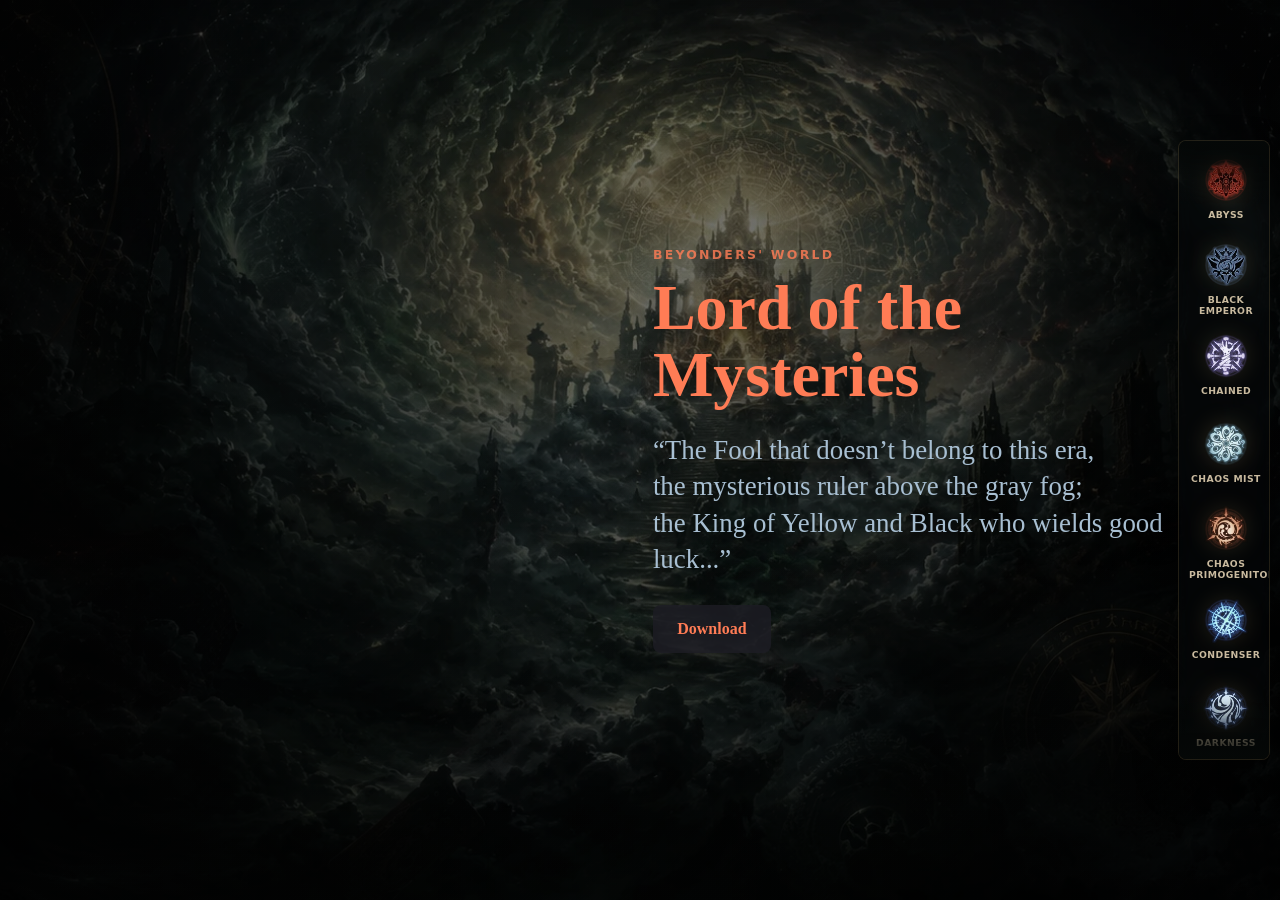
==== commit b73a8bff: "Use LOTM Beyonder terminology" ====
--- a/index.html
+++ b/index.html
@@ -3,12 +3,12 @@
   <head>
     <meta charset="UTF-8" />
     <meta name="viewport" content="width=device-width, initial-scale=1.0" />
-    <title>World Beyounder</title>
+    <title>Beyonders' World</title>
     <link rel="stylesheet" href="styles.css" />
   </head>
   <body class="home-body">
-    <main class="hero" aria-label="World Beyounder">
-      <section class="card-showcase" aria-label="Showcase 22 kartu Beyounder">
+    <main class="hero" aria-label="Beyonders' World">
+      <section class="card-showcase" aria-label="Showcase 22 kartu Beyonder">
         <div class="card-slider">
           <article class="beyonder-card card-01">
             <img src="assets/tarot_cards/0 Fool.webp" alt="Fool pathway card" decoding="async" fetchpriority="high" />
@@ -80,7 +80,7 @@
       </section>
 
       <section class="hero-copy">
-        <p class="eyebrow">World Beyounder</p>
+        <p class="eyebrow">Beyonders' World</p>
         <h1>Lord of the Mysteries</h1>
         <p class="quote">
           “The Fool that doesn’t belong to this era,<br />
--- a/styles.css
+++ b/styles.css
@@ -34,18 +34,12 @@
 
 body::before {
   position: fixed;
-  inset: -24px;
+  inset: 0;
   z-index: -2;
   content: "";
   background:
-    linear-gradient(rgba(0, 0, 0, 0.18), rgba(0, 0, 0, 0.66)),
-    radial-gradient(circle at 64% 43%, rgba(204, 168, 84, 0.38), transparent 9rem),
-    radial-gradient(circle at 38% 38%, rgba(70, 95, 80, 0.4), transparent 18rem),
-    radial-gradient(circle at 75% 22%, rgba(78, 87, 89, 0.5), transparent 21rem),
-    radial-gradient(circle at 24% 18%, rgba(94, 32, 38, 0.32), transparent 14rem),
-    linear-gradient(135deg, #020303 0%, #12201a 38%, #263230 62%, #050604 100%);
-  filter: blur(10px) saturate(0.85);
-  transform: scale(1.04);
+    linear-gradient(rgba(0, 0, 0, 0.2), rgba(0, 0, 0, 0.68)),
+    url("assets/backgound/bg11.webp") center / cover no-repeat;
 }
 
 body::after {
@@ -288,7 +282,9 @@
 .pathway-symbol {
   display: grid;
   gap: 7px;
-  place-items: center;
+  grid-template-rows: 46px minmax(16px, auto);
+  align-content: center;
+  justify-items: center;
   min-height: 76px;
   color: rgba(245, 227, 194, 0.82);
 }
@@ -689,7 +685,7 @@
     top: auto;
     bottom: 14px;
     width: min(92vw, 620px);
-    height: 72px;
+    height: 88px;
     transform: translateX(50%);
   }
 
@@ -714,14 +710,17 @@
   .pathway-track {
     display: flex;
     width: max-content;
-    padding: 8px 10px;
+    align-items: center;
+    padding: 8px 12px;
     animation: pathwayScrollMobile 46s linear infinite;
   }
 
   .pathway-symbol {
-    min-width: 76px;
-    min-height: 54px;
-    gap: 4px;
+    grid-template-rows: 36px minmax(20px, auto);
+    min-width: 86px;
+    min-height: 72px;
+    gap: 6px;
+    align-content: center;
   }
 
   .pathway-symbol i {
@@ -740,7 +739,9 @@
   }
 
   .pathway-symbol b {
+    max-width: 82px;
     font-size: 0.5rem;
+    line-height: 1.2;
   }
 
   .choice-page {
@@ -816,7 +817,7 @@
   }
 
   .pathway-rail {
-    height: 66px;
+    height: 88px;
   }
 
   .choice-card {
